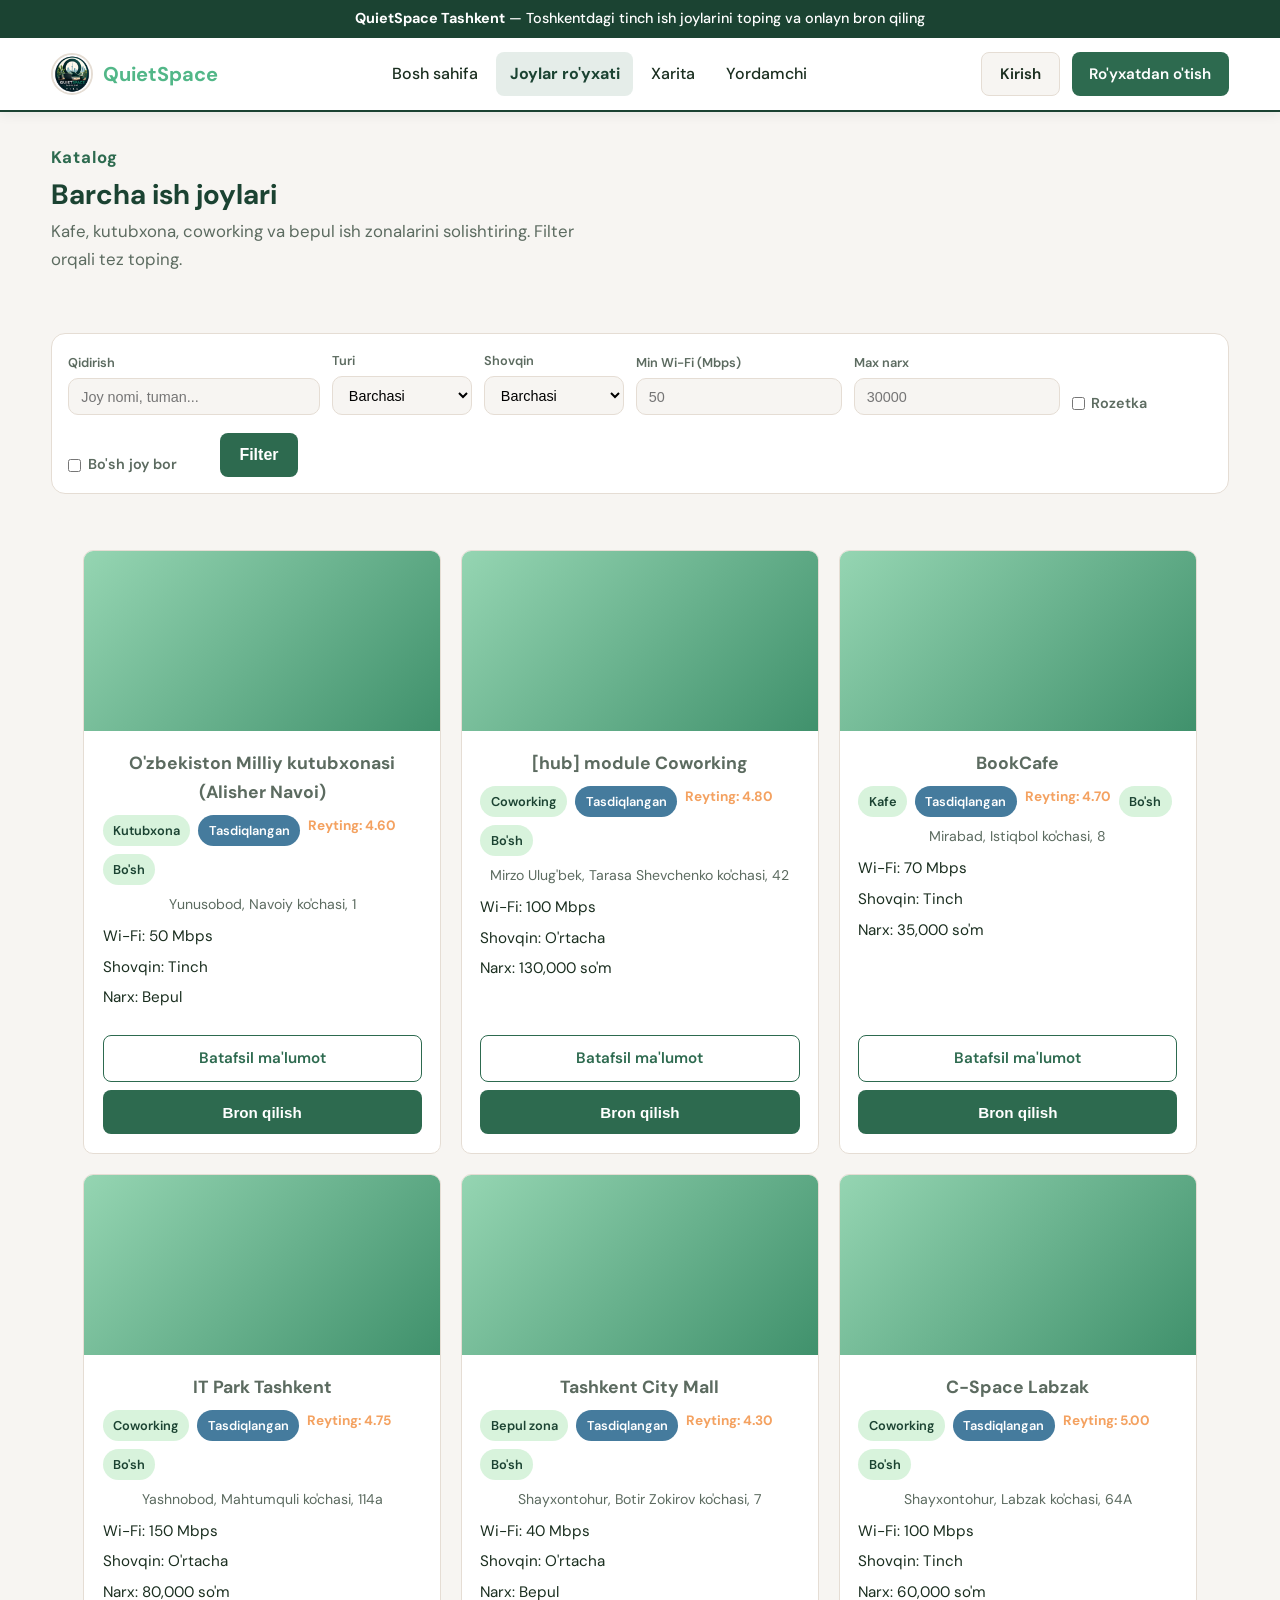
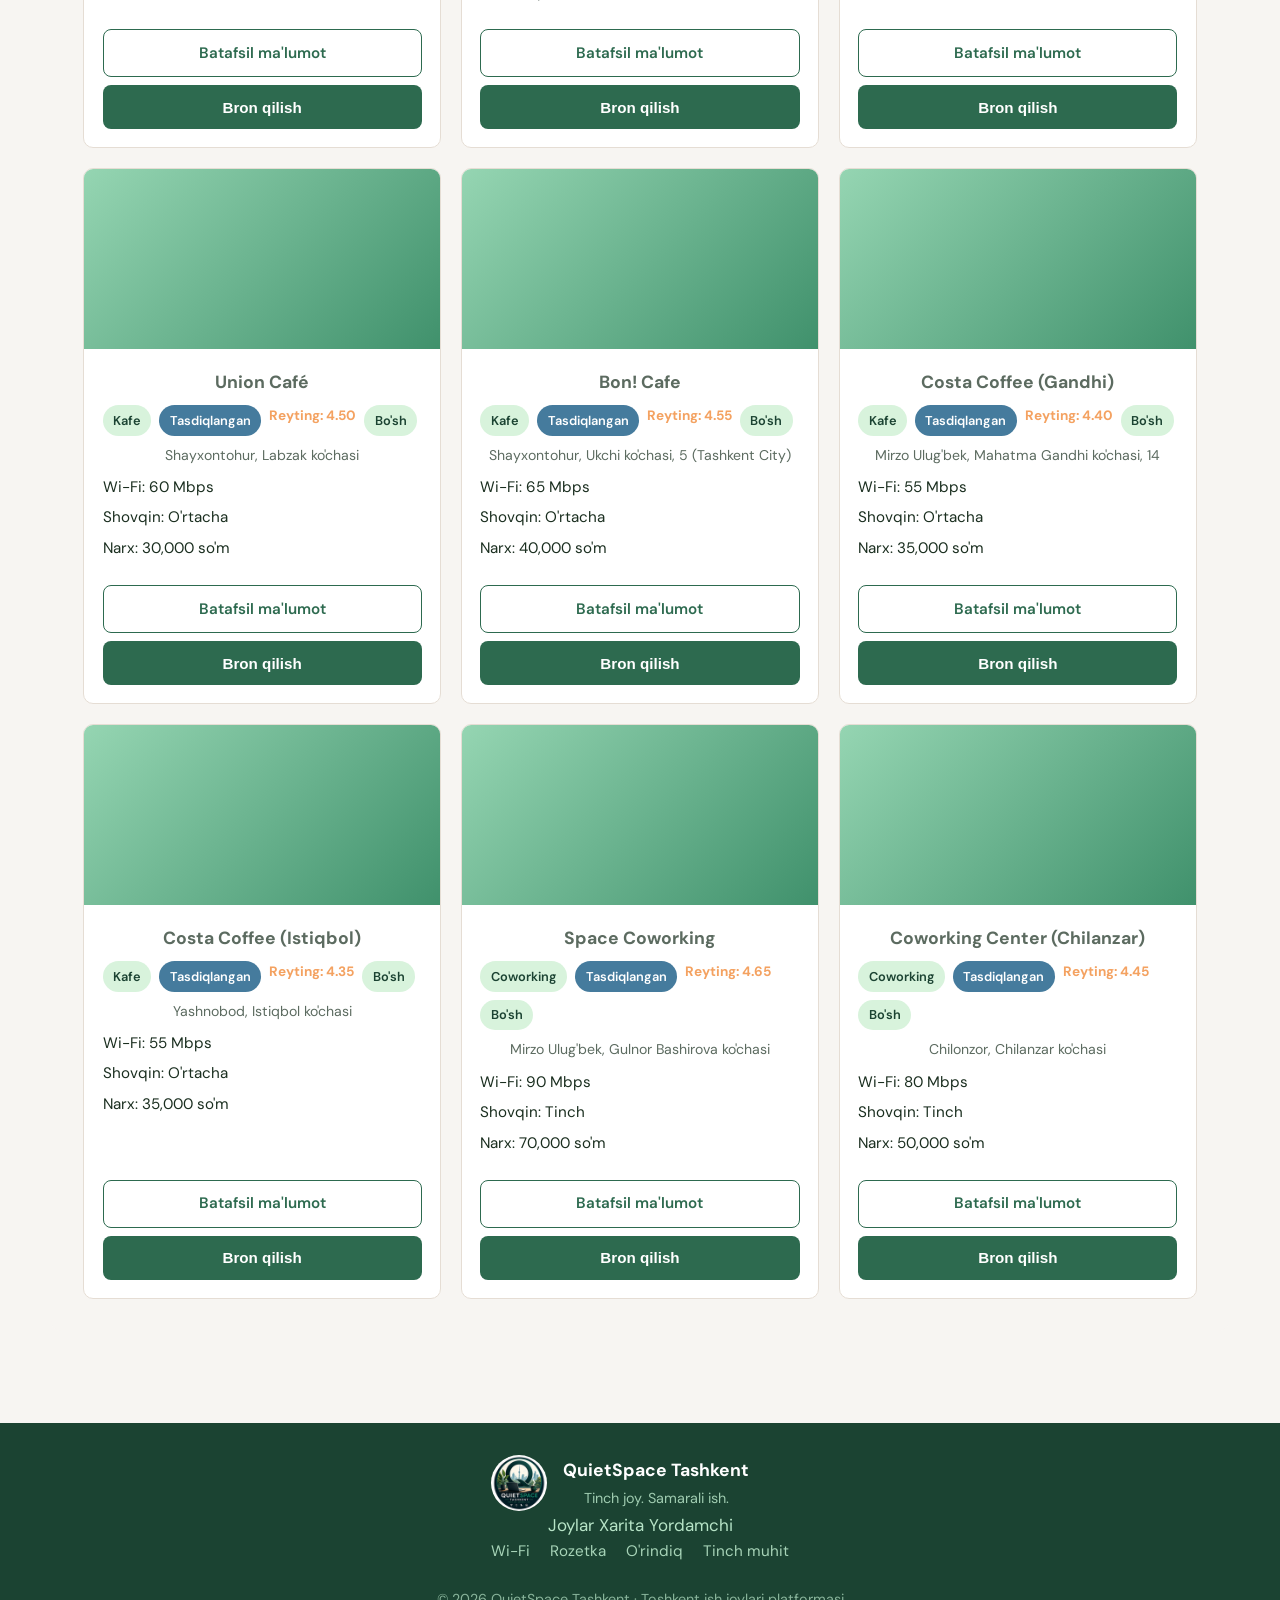
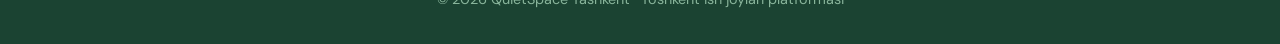
==== frontend/booking.html @ 1c705905 "Initial commit: QuietSpace Tashkent platform with frontend and Django backend. Includes place listin" ====
<!DOCTYPE html>
<html lang="uz">
<head>
  <meta charset="UTF-8">
  <meta name="viewport" content="width=device-width, initial-scale=1.0">
  <meta name="theme-color" content="#2d6a4f">
  <link rel="icon" href="assets/favicon-32.png" sizes="32x32" type="image/png">
  <link rel="apple-touch-icon" href="assets/logo-icon.png">
  <title>Bron qilish — QuietSpace Tashkent</title>
  <link rel="stylesheet" href="css/style.css">
  <link rel="stylesheet" href="css/animations.css">
  <link rel="stylesheet" href="css/nav-animations.css">
  <link rel="stylesheet" href="css/polish.css">
</head>
<body data-page="">
  <div id="navbar"></div>

  <div class="container" style="max-width:720px;padding:2rem 0">
    <div id="bookingContent" class="loading">Tayyor ma'lumotlar yuklanmoqda...</div>
  </div>

  <div id="footer"></div>
  <script src="js/places-data.js"></script>
  <script src="js/app.js"></script>
  <script src="js/auth-modal.js"></script>
  <script src="js/layout.js"></script>
  <script src="js/animations.js"></script>
  <script src="js/booking.js"></script>
</body>
</html>
---- frontend/css/style.css ----
@import url("https://fonts.googleapis.com/css2?family=DM+Sans:ital,opsz,wght@0,9..40,400;0,9..40,500;0,9..40,600;0,9..40,700&family=Literata:opsz,wght@7..72,500;7..72,600;7..72,700&display=swap");

:root {
  --bg: #f7f5f2;
  --surface: #ffffff;
  --paper: #faf8f5;
  --text: #1a2e1f;
  --muted: #5c6b60;
  --primary: #2d6a4f;
  --primary-dark: #1b4332;
  --accent: #52b788;
  --wood: #6b4423;
  --wood-dark: #3d2914;
  --wood-light: #a67c52;
  --border: #e5ddd4;
  --warning: #f4a261;
  --danger: #e76f51;
  --shadow: 0 8px 30px rgba(44, 24, 16, 0.07);
  --shadow-lg: 0 20px 50px rgba(44, 24, 16, 0.1);
  --radius: 14px;
  --radius-sm: 10px;
  --font-sans: "DM Sans", system-ui, -apple-system, sans-serif;
  --font-serif: "Literata", Georgia, "Times New Roman", serif;
}

* { box-sizing: border-box; margin: 0; padding: 0; }

body {
  font-family: var(--font-sans);
  background: var(--bg);
  color: var(--text);
  line-height: 1.6;
  min-height: 100vh;
  -webkit-font-smoothing: antialiased;
}

.logo-city {
  font-size: 0.55em;
  font-weight: 500;
  color: var(--muted);
  letter-spacing: 0.04em;
  margin-left: 0.15em;
}

a { color: inherit; text-decoration: none; }

img { max-width: 100%; display: block; }

.container {
  width: min(1200px, 92%);
  margin: 0 auto;
}

/* Navbar — glass effect in nav-animations.css */
.navbar {
  border-bottom: 1px solid var(--border);
  position: relative;
  z-index: 2;
}

.nav-inner {
  display: flex;
  align-items: center;
  justify-content: space-between;
  padding: 1rem 0;
  gap: 1rem;
}

.logo {
  font-size: 1.35rem;
  font-weight: 700;
  color: var(--primary-dark);
  display: flex;
  align-items: center;
  gap: 0.6rem;
}

.logo-img {
  width: 44px;
  height: 44px;
  object-fit: cover;
  border-radius: 50%;
  background: var(--primary-dark);
  box-shadow: 0 2px 8px rgba(27, 67, 50, 0.15);
}

.logo-text span { color: var(--accent); }

.nav-user {
  color: var(--muted);
  font-size: 0.9rem;
  font-weight: 500;
}

.hero-logo {
  width: 120px;
  height: 120px;
  object-fit: contain;
  margin-bottom: 1rem;
  filter: drop-shadow(0 8px 20px rgba(27, 67, 50, 0.2));
}

.hero h1 {
  font-size: clamp(1.8rem, 3.5vw, 2.6rem);
}

.footer-inner {
  display: flex;
  flex-direction: column;
  align-items: center;
  gap: 1rem;
  text-align: center;
}

.footer-brand {
  display: flex;
  align-items: center;
  gap: 1rem;
}

.footer-logo {
  width: 56px;
  height: 56px;
  border-radius: 50%;
  object-fit: cover;
  background: rgba(255, 255, 255, 0.1);
}

.footer-brand strong {
  display: block;
  color: #fff;
  font-size: 1.1rem;
}

.footer-brand p {
  font-size: 0.85rem;
  opacity: 0.85;
  margin-top: 0.15rem;
}

.footer-features {
  display: flex;
  gap: 1.25rem;
  flex-wrap: wrap;
  justify-content: center;
  font-size: 0.88rem;
  opacity: 0.9;
}

.footer-copy {
  font-size: 0.82rem;
  opacity: 0.7;
  margin-top: 0.5rem;
}

.ai-panel-header {
  display: flex;
  align-items: center;
  gap: 1rem;
}

.ai-logo {
  width: 52px;
  height: 52px;
  border-radius: 50%;
  object-fit: contain;
}

.ai-thinking {
  opacity: 0.7;
  animation: pulse 1.5s infinite;
}

.auth-logo {
  width: 100px;
  height: 100px;
  object-fit: contain;
  margin: 0 auto 1rem;
  display: block;
  filter: drop-shadow(0 4px 12px rgba(27, 67, 50, 0.15));
}

.logo span { color: var(--accent); }

.nav-links {
  display: flex;
  align-items: center;
  gap: 1.25rem;
  flex-wrap: wrap;
}

.nav-links a {
  color: var(--muted);
  font-weight: 500;
  transition: color 0.2s;
  display: inline-flex;
  align-items: center;
  gap: 0.35rem;
}

.nav-link-icon {
  font-size: 0.95em;
  line-height: 1;
  opacity: 0.85;
}

.nav-links a:hover,
.nav-links a.active { color: var(--primary); }

.nav-actions { display: flex; gap: 0.75rem; align-items: center; }

/* Buttons */
.btn {
  display: inline-flex;
  align-items: center;
  justify-content: center;
  gap: 0.4rem;
  padding: 0.65rem 1.2rem;
  border-radius: 999px;
  border: none;
  cursor: pointer;
  font-weight: 600;
  font-size: 0.95rem;
  transition: transform 0.15s, box-shadow 0.15s, background 0.15s;
}

.btn:hover { transform: translateY(-1px); }

.btn-primary {
  background: var(--primary);
  color: #fff;
  box-shadow: 0 4px 14px rgba(45, 106, 79, 0.25);
}

.btn-primary:hover { background: var(--primary-dark); }

.btn-outline {
  background: transparent;
  border: 1.5px solid var(--primary);
  color: var(--primary);
}

.btn-ghost {
  background: var(--bg);
  color: var(--text);
  border: 1px solid var(--border);
}

.btn-sm { padding: 0.45rem 0.9rem; font-size: 0.85rem; }

/* Hero */
.hero {
  padding: 4rem 0 3rem;
  background: linear-gradient(135deg, #ebe4dc 0%, var(--bg) 50%, #e8f0eb 100%);
}

.hero h1 {
  font-size: clamp(2rem, 4vw, 3rem);
  line-height: 1.15;
  margin-bottom: 1rem;
  color: var(--primary-dark);
}

.hero p {
  color: var(--muted);
  font-size: 1.1rem;
  margin-bottom: 1.5rem;
}

.hero-grid {
  display: grid;
  grid-template-columns: 1.2fr 0.8fr;
  gap: 2.5rem;
  align-items: center;
}

.search-box {
  display: flex;
  gap: 0.75rem;
  background: var(--surface);
  padding: 0.5rem;
  border-radius: var(--radius);
  box-shadow: var(--shadow);
  border: 1px solid var(--border);
}

.search-box input,
.search-box select,
.form-input {
  flex: 1;
  border: none;
  outline: none;
  padding: 0.85rem 1rem;
  font-size: 1rem;
  background: transparent;
}

.search-box input { min-width: 0; }

.hero-card {
  background: var(--surface);
  border-radius: var(--radius);
  padding: 1.5rem;
  box-shadow: var(--shadow);
  border: 1px solid var(--border);
}

.hero-card h3 { margin-bottom: 0.75rem; }

.stat-row {
  display: grid;
  grid-template-columns: repeat(3, 1fr);
  gap: 1rem;
  margin-top: 1rem;
}

.stat {
  text-align: center;
  padding: 0.75rem;
  background: var(--bg);
  border-radius: 10px;
}

.stat strong { display: block; font-size: 1.4rem; color: var(--primary); }

/* Sections */
section { padding: 2.5rem 0; }

.section-header {
  display: flex;
  justify-content: space-between;
  align-items: center;
  margin-bottom: 1.5rem;
  gap: 1rem;
  flex-wrap: wrap;
}

.section-header h2 { font-size: 1.6rem; color: var(--primary-dark); }

/* Cards grid */
.cards-grid {
  display: grid;
  grid-template-columns: repeat(auto-fill, minmax(280px, 1fr));
  gap: 1.25rem;
}

.place-card {
  background: var(--surface);
  border-radius: var(--radius);
  overflow: hidden;
  border: 1px solid var(--border);
  box-shadow: var(--shadow);
  transition: transform 0.2s, box-shadow 0.2s;
  display: flex;
  flex-direction: column;
}

.place-card:hover {
  transform: translateY(-4px);
  box-shadow: 0 12px 40px rgba(27, 67, 50, 0.12);
}

.place-card-image {
  height: 180px;
  overflow: hidden;
  background: linear-gradient(135deg, #95d5b2, #40916c);
  position: relative;
}

.place-card-image img {
  width: 100%;
  height: 100%;
  object-fit: cover;
  transition: transform 0.3s;
}

.place-card:hover .place-card-image img { transform: scale(1.05); }

.place-address { font-size: 0.88rem; color: var(--muted); }

.tag-verified { background: #457b9d !important; color: #fff !important; }
.tag-nearby { background: #2d6a4f !important; color: #fff !important; }

.nearby-status,
.booking-nearby-status {
  color: var(--muted);
  font-size: 0.88rem;
  margin: -0.5rem 0 1rem;
}

.link-btn {
  background: none;
  border: none;
  color: var(--primary);
  font-weight: 600;
  cursor: pointer;
  text-decoration: underline;
  padding: 0;
  font-size: inherit;
}

.booking-form-title {
  font-size: 1.15rem;
  color: var(--primary-dark);
  margin-bottom: 0.25rem;
}

.booking-form-sub {
  color: var(--muted);
  font-size: 0.88rem;
  margin-bottom: 1.25rem;
}

.booking-time-form { display: flex; flex-direction: column; gap: 0.25rem; }

.booking-time-row {
  display: grid;
  grid-template-columns: 1fr 1fr;
  gap: 0.75rem;
}

.duration-chips {
  display: flex;
  flex-wrap: wrap;
  gap: 0.5rem;
  margin: 0.5rem 0 1rem;
}

.duration-chip {
  padding: 0.4rem 0.85rem;
  border-radius: 999px;
  border: 1px solid var(--border);
  background: var(--bg);
  color: var(--text);
  font-size: 0.82rem;
  font-weight: 600;
  cursor: pointer;
  transition: all 0.15s;
}

.duration-chip:hover,
.duration-chip.active {
  background: var(--primary);
  color: #fff;
  border-color: var(--primary);
}

.booking-price-box {
  display: flex;
  justify-content: space-between;
  align-items: center;
  background: var(--bg);
  border: 1px solid var(--border);
  border-radius: 10px;
  padding: 0.85rem 1rem;
  margin: 1rem 0;
}

.booking-price-box span { color: var(--muted); font-size: 0.85rem; }
.booking-price-box strong { color: var(--primary-dark); font-size: 1.05rem; }

.booking-nearby-section {
  margin-top: 2.5rem;
}

.booking-nearby-section h3 {
  font-size: 1.1rem;
  color: var(--primary-dark);
  margin-bottom: 0.25rem;
}

.quick-book-form {
  text-align: left;
  padding: 0 1.25rem 1.25rem;
}

.quick-book-link {
  display: block;
  text-align: center;
  margin: 0 1.25rem 1.25rem;
  font-size: 0.88rem;
  color: var(--primary);
}


.place-card-body { padding: 1rem; flex: 1; display: flex; flex-direction: column; gap: 0.5rem; }

.place-card-body h3 { font-size: 1.1rem; }

.place-meta {
  display: flex;
  flex-wrap: wrap;
  gap: 0.5rem;
  font-size: 0.85rem;
  color: var(--muted);
}

.tag {
  display: inline-block;
  padding: 0.2rem 0.6rem;
  border-radius: 999px;
  background: #d8f3dc;
  color: var(--primary-dark);
  font-size: 0.78rem;
  font-weight: 600;
}

.tag.available { background: #d8f3dc; color: #1b4332; }
.tag.busy { background: #fff3cd; color: #856404; }
.tag.full { background: #f8d7da; color: #721c24; }

.card-actions {
  display: flex;
  gap: 0.5rem;
  margin-top: auto;
  padding-top: 0.75rem;
}

.rating { color: #f4a261; font-weight: 700; }

/* Filters */
.filters-bar {
  background: var(--surface);
  border: 1px solid var(--border);
  border-radius: var(--radius);
  padding: 1rem;
  margin-bottom: 1.5rem;
  display: flex;
  flex-wrap: wrap;
  gap: 0.75rem;
  align-items: end;
}

.filter-group { display: flex; flex-direction: column; gap: 0.3rem; min-width: 140px; }

.filter-group label { font-size: 0.8rem; color: var(--muted); font-weight: 600; }

.filter-group select,
.filter-group input,
.form-input {
  border: 1px solid var(--border);
  border-radius: 10px;
  padding: 0.6rem 0.75rem;
  background: var(--bg);
  font-size: 0.9rem;
}

/* Map */
.map-layout {
  display: grid;
  grid-template-columns: 340px 1fr;
  gap: 1rem;
  height: calc(100vh - 120px);
  min-height: 500px;
}

.map-sidebar {
  background: var(--surface);
  border: 1px solid var(--border);
  border-radius: var(--radius);
  overflow-y: auto;
  padding: 1rem;
}

#map {
  border-radius: var(--radius);
  border: 1px solid var(--border);
  min-height: 400px;
  z-index: 1;
}

.map-place-item {
  padding: 0.75rem;
  border-radius: 10px;
  border: 1px solid var(--border);
  margin-bottom: 0.75rem;
  cursor: pointer;
  transition: background 0.15s;
}

.map-place-item:hover,
.map-place-item.active { background: #d8f3dc; }

/* Place detail */
.detail-grid {
  display: grid;
  grid-template-columns: 1.2fr 0.8fr;
  gap: 1.5rem;
}

.detail-gallery {
  height: 360px;
  border-radius: var(--radius);
  overflow: hidden;
  margin-bottom: 1rem;
  position: relative;
}

.detail-gallery img {
  width: 100%;
  height: 100%;
  object-fit: cover;
}

.detail-gallery-badge {
  position: absolute;
  top: 1rem;
  left: 1rem;
  background: rgba(255,255,255,0.95);
  padding: 0.35rem 0.75rem;
  border-radius: 999px;
  font-size: 0.82rem;
  font-weight: 600;
  color: var(--primary-dark);
}

.info-box {
  background: var(--surface);
  border: 1px solid var(--border);
  border-radius: var(--radius);
  padding: 1.25rem;
  box-shadow: var(--shadow);
}

.info-list { list-style: none; display: grid; gap: 0.6rem; margin: 1rem 0; }

.info-list li {
  display: flex;
  justify-content: space-between;
  padding-bottom: 0.5rem;
  border-bottom: 1px dashed var(--border);
  font-size: 0.95rem;
}

.reviews { margin-top: 0; }

.review-item {
  background: var(--bg);
  border: 1px solid var(--border);
  border-radius: 10px;
  padding: 1rem;
  margin-bottom: 0.75rem;
}

.review-item-head {
  display: flex;
  justify-content: space-between;
  align-items: center;
  margin-bottom: 0.35rem;
}

.review-item small {
  display: block;
  color: var(--muted);
  font-size: 0.8rem;
  margin-bottom: 0.35rem;
}

.review-item p {
  font-size: 0.92rem;
  color: var(--muted);
  margin: 0;
}

.review-empty,
.review-login-hint {
  color: var(--muted);
  font-size: 0.9rem;
}

.review-form { margin-top: 1.25rem; padding-top: 1.25rem; border-top: 1px dashed var(--border); }
.review-form h3 { font-size: 1rem; margin-bottom: 0.75rem; color: var(--primary-dark); }
.review-form-grid { display: grid; grid-template-columns: 1fr 1fr; gap: 0.75rem; }

/* Place detail — full info */
.place-detail-page { padding-bottom: 3rem; }

.place-detail-header {
  padding: 1.5rem 0 1rem;
}

.place-detail-tags {
  display: flex;
  flex-wrap: wrap;
  gap: 0.5rem;
  margin-bottom: 0.75rem;
}

.place-detail-header h1 {
  font-size: clamp(1.5rem, 3vw, 2rem);
  color: var(--primary-dark);
  margin-bottom: 0.35rem;
}

.place-detail-address {
  color: var(--muted);
  font-size: 0.95rem;
}

.detail-main { display: flex; flex-direction: column; gap: 1rem; }

.detail-sidebar {
  display: flex;
  flex-direction: column;
  gap: 1rem;
  position: sticky;
  top: 5.5rem;
  align-self: start;
}

.detail-section h2 {
  font-size: 1.05rem;
  color: var(--primary-dark);
  margin-bottom: 0.75rem;
}

.detail-description {
  color: var(--text);
  line-height: 1.7;
  margin-bottom: 0.75rem;
}

.detail-type-info {
  color: var(--muted);
  font-size: 0.9rem;
  padding: 0.75rem 1rem;
  background: var(--bg);
  border-radius: 10px;
  border-left: 3px solid var(--accent);
}

.detail-stats-grid {
  display: grid;
  grid-template-columns: repeat(4, 1fr);
  gap: 0.75rem;
}

.detail-stat-card {
  background: var(--surface);
  border: 1px solid var(--border);
  border-radius: 12px;
  padding: 1rem 0.75rem;
  text-align: center;
  box-shadow: var(--shadow);
}

.detail-stat-icon {
  font-size: 0.72rem;
  font-weight: 700;
  letter-spacing: 0.04em;
  text-transform: uppercase;
  color: var(--primary);
  display: block;
  margin-bottom: 0.35rem;
}
.detail-stat-card strong { display: block; color: var(--primary-dark); font-size: 0.95rem; }
.detail-stat-card span { display: block; color: var(--muted); font-size: 0.72rem; margin-top: 0.2rem; }

.detail-feature-list {
  list-style: none;
  display: grid;
  gap: 1rem;
}

.detail-feature-list li {
  display: grid;
  grid-template-columns: 90px 1fr;
  gap: 0.75rem;
  padding-bottom: 1rem;
  border-bottom: 1px dashed var(--border);
}

.detail-feature-list li:last-child { border-bottom: none; padding-bottom: 0; }

.detail-feature-list li > span {
  font-weight: 600;
  color: var(--primary);
  font-size: 0.88rem;
}

.detail-feature-list strong { display: block; color: var(--primary-dark); }
.detail-feature-list small { display: block; color: var(--muted); font-size: 0.82rem; margin-top: 0.2rem; }

.amenities-grid {
  display: flex;
  flex-wrap: wrap;
  gap: 0.5rem;
}

.amenity-chip {
  display: inline-flex;
  align-items: center;
  gap: 0.35rem;
  padding: 0.45rem 0.85rem;
  background: var(--bg);
  border: 1px solid var(--border);
  border-radius: 999px;
  font-size: 0.85rem;
  font-weight: 500;
}

.working-hours-list { margin: 0; }

.compact-info-list { margin: 0.75rem 0; }

.detail-booking-card { border: 2px solid var(--accent); }

.detail-booking-actions {
  display: flex;
  flex-direction: column;
  gap: 0.5rem;
  margin-top: 0.5rem;
}

.booking-hint {
  font-size: 0.82rem;
  color: var(--muted);
  text-align: center;
  margin: 0;
}

.place-detail-map {
  height: 220px;
  margin-top: 0.75rem;
  border-radius: 10px;
  border: 1px solid var(--border);
  overflow: hidden;
}

.map-links {
  display: flex;
  flex-wrap: wrap;
  gap: 0.5rem;
  margin-top: 0.75rem;
}

.detail-nearby-section {
  margin-top: 2.5rem;
  padding-top: 2rem;
  border-top: 1px solid var(--border);
}

.detail-nearby-section h2 {
  font-size: 1.15rem;
  color: var(--primary-dark);
  margin-bottom: 0.25rem;
}

.detail-gallery { margin-bottom: 0; }

/* Forms */
.auth-page {
  min-height: calc(100vh - 80px);
  display: grid;
  place-items: center;
  padding: 2rem 0;
}

.auth-card {
  width: min(420px, 92%);
  background: var(--surface);
  border: 1px solid var(--border);
  border-radius: var(--radius);
  padding: 2rem;
  box-shadow: var(--shadow);
}

.auth-card h1 { margin-bottom: 0.5rem; font-size: 1.6rem; }

.auth-card p { color: var(--muted); margin-bottom: 1.5rem; }

.form-group { margin-bottom: 1rem; }

.form-group label {
  display: block;
  margin-bottom: 0.35rem;
  font-size: 0.85rem;
  font-weight: 600;
  color: var(--muted);
}

.form-input { width: 100%; }

.form-error {
  color: var(--danger);
  font-size: 0.85rem;
  margin-top: 0.5rem;
}

/* AI Chat */
.ai-panel {
  background: var(--surface);
  border: 1px solid var(--border);
  border-radius: var(--radius);
  padding: 1.25rem;
  box-shadow: var(--shadow);
}

.ai-messages {
  max-height: 300px;
  overflow-y: auto;
  margin: 1rem 0;
  display: flex;
  flex-direction: column;
  gap: 0.75rem;
}

.ai-msg {
  padding: 0.75rem 1rem;
  border-radius: 12px;
  max-width: 90%;
  font-size: 0.92rem;
}

.ai-msg.user {
  background: var(--primary);
  color: #fff;
  align-self: flex-end;
}

.ai-msg.bot {
  background: var(--bg);
  border: 1px solid var(--border);
  align-self: flex-start;
}

.ai-recommendation {
  border: 1px solid var(--border);
  border-radius: 10px;
  padding: 0.75rem;
  margin-top: 0.5rem;
  background: #fff;
}

/* Footer */
.footer {
  background: var(--primary-dark);
  color: #b7e4c7;
  padding: 2rem 0;
  margin-top: 3rem;
}

.footer p { text-align: center; font-size: 0.9rem; }

/* Utilities */
.empty-state {
  text-align: center;
  padding: 3rem 1rem;
  color: var(--muted);
}

.loading {
  text-align: center;
  padding: 2rem;
  color: var(--muted);
}

.toast {
  position: fixed;
  bottom: 1.5rem;
  right: 1.5rem;
  background: var(--primary-dark);
  color: #fff;
  padding: 0.85rem 1.25rem;
  border-radius: 10px;
  box-shadow: var(--shadow);
  z-index: 999;
  animation: slideIn 0.3s ease;
}

/* Booking */
.booking-layout {
  display: grid;
  grid-template-columns: 1fr 1fr;
  gap: 1.5rem;
  align-items: start;
}

.booking-place-card {
  background: linear-gradient(135deg, #1b4332, #2d6a4f);
  color: #fff;
  border-radius: var(--radius);
  padding: 1.5rem;
  box-shadow: var(--shadow);
}

.booking-place-card h2 { font-size: 1.4rem; margin-bottom: 0.25rem; }
.booking-place-card .sub { opacity: 0.85; font-size: 0.92rem; margin-bottom: 1rem; }

.booking-stats {
  display: grid;
  grid-template-columns: repeat(2, 1fr);
  gap: 0.75rem;
  margin-top: 1rem;
}

.booking-stat {
  background: rgba(255,255,255,0.12);
  border-radius: 10px;
  padding: 0.75rem;
  font-size: 0.88rem;
}

.booking-stat strong { display: block; font-size: 1.1rem; margin-top: 0.15rem; }

.booking-summary {
  background: #d8f3dc;
  border: 1px solid #95d5b2;
  border-radius: var(--radius);
  padding: 1rem 1.25rem;
  margin-top: 1rem;
}

.booking-summary h3 { font-size: 1rem; color: var(--primary-dark); margin-bottom: 0.75rem; }
.booking-summary-row {
  display: flex;
  justify-content: space-between;
  padding: 0.35rem 0;
  font-size: 0.92rem;
}

.booking-summary-row.total {
  border-top: 2px solid #95d5b2;
  margin-top: 0.5rem;
  padding-top: 0.75rem;
  font-weight: 700;
  font-size: 1.05rem;
  color: var(--primary-dark);
}

.quick-picks {
  display: flex;
  flex-wrap: wrap;
  gap: 0.5rem;
  margin-top: 0.4rem;
}

.chip {
  padding: 0.45rem 0.85rem;
  border-radius: 999px;
  border: 1.5px solid var(--border);
  background: var(--bg);
  cursor: pointer;
  font-size: 0.85rem;
  font-weight: 600;
  transition: all 0.15s;
}

.chip:hover { border-color: var(--accent); background: #d8f3dc; }
.chip.active { background: var(--primary); color: #fff; border-color: var(--primary); }
.chip:disabled { opacity: 0.4; cursor: not-allowed; }

.seat-grid {
  display: flex;
  flex-wrap: wrap;
  gap: 0.5rem;
  margin-top: 0.4rem;
}

.seat-chip {
  width: 44px;
  height: 44px;
  border-radius: 10px;
  border: 1.5px solid var(--border);
  background: var(--bg);
  display: grid;
  place-items: center;
  cursor: pointer;
  font-weight: 700;
  font-size: 0.9rem;
  transition: all 0.15s;
}

.seat-chip:hover { border-color: var(--accent); background: #d8f3dc; }
.seat-chip.active { background: var(--primary); color: #fff; border-color: var(--primary); }

.booking-step-label {
  font-size: 0.8rem;
  font-weight: 700;
  color: var(--primary);
  text-transform: uppercase;
  letter-spacing: 0.04em;
  margin-bottom: 0.5rem;
  margin-top: 1rem;
}

.booking-step-label:first-child { margin-top: 0; }

.booking-ready-badge {
  display: inline-flex;
  align-items: center;
  gap: 0.35rem;
  background: #d8f3dc;
  color: var(--primary-dark);
  padding: 0.35rem 0.75rem;
  border-radius: 999px;
  font-size: 0.82rem;
  font-weight: 600;
  margin-bottom: 1rem;
}

/* Modals */
.modal-overlay {
  position: fixed;
  inset: 0;
  background: rgba(26, 46, 31, 0.6);
  backdrop-filter: blur(4px);
  z-index: 1000;
  display: grid;
  place-items: center;
  padding: 1rem;
  opacity: 0;
  visibility: hidden;
  transition: opacity 0.25s, visibility 0.25s;
}

.modal-overlay.open { opacity: 1; visibility: visible; }

.modal-card {
  background: var(--surface);
  border-radius: var(--radius);
  padding: 2rem;
  width: min(440px, 100%);
  max-height: 90vh;
  overflow-y: auto;
  box-shadow: 0 20px 60px rgba(0,0,0,0.2);
  position: relative;
  transform: translateY(20px);
  transition: transform 0.25s;
}

.modal-overlay.open .modal-card { transform: translateY(0); }

.modal-close {
  position: absolute;
  top: 1rem;
  right: 1rem;
  background: var(--bg);
  border: none;
  width: 36px;
  height: 36px;
  border-radius: 50%;
  font-size: 1.4rem;
  cursor: pointer;
  color: var(--muted);
  line-height: 1;
}

.auth-modal-header { text-align: center; margin-bottom: 1.25rem; }
.auth-modal-icon {
  display: inline-flex;
  align-items: center;
  justify-content: center;
  width: 3rem;
  height: 3rem;
  margin: 0 auto 0.75rem;
  border-radius: 12px;
  background: var(--primary);
  color: #fff;
  font-size: 1rem;
  font-weight: 700;
  letter-spacing: 0.05em;
}
.auth-modal-header h2 { font-size: 1.35rem; color: var(--primary-dark); }
.auth-modal-header p { color: var(--muted); font-size: 0.9rem; margin-top: 0.35rem; }

.auth-tabs {
  display: flex;
  gap: 0.5rem;
  margin-bottom: 1.25rem;
  background: var(--bg);
  padding: 0.35rem;
  border-radius: 999px;
}

.auth-tab {
  flex: 1;
  padding: 0.55rem;
  border: none;
  background: transparent;
  border-radius: 999px;
  font-weight: 600;
  cursor: pointer;
  color: var(--muted);
  transition: all 0.15s;
}

.auth-tab.active { background: var(--surface); color: var(--primary); box-shadow: var(--shadow); }

.auth-tab-panel { display: none; }
.auth-tab-panel.active { display: block; }

/* Quick book modal */
.quick-book-modal { text-align: center; padding: 0; overflow: hidden; }
.quick-book-modal .modal-close { z-index: 2; background: rgba(255,255,255,0.9); }
.quick-book-hero {
  height: 160px;
  background-size: cover;
  background-position: center;
}
.quick-book-modal h2 { padding: 1.25rem 1.25rem 0; font-size: 1.2rem; text-align: center; }
.quick-book-sub { color: var(--muted); font-size: 0.88rem; padding: 0 1.25rem 1rem; text-align: center; }

/* Easy booking page */
.easy-booking {
  background: var(--surface);
  border-radius: var(--radius);
  overflow: hidden;
  box-shadow: var(--shadow);
  border: 1px solid var(--border);
}

.easy-booking-hero {
  height: 220px;
  background-size: cover;
  background-position: center;
  position: relative;
}

.easy-booking-hero-overlay {
  position: absolute;
  inset: 0;
  background: linear-gradient(transparent 20%, rgba(27,67,50,0.85));
  display: flex;
  flex-direction: column;
  justify-content: flex-end;
  padding: 1.5rem;
  color: #fff;
}

.easy-booking-hero-overlay h2 { font-size: 1.35rem; margin-top: 0.5rem; }
.easy-booking-hero-overlay p { opacity: 0.9; font-size: 0.88rem; }

.easy-booking-body { padding: 1.5rem; }

.easy-booking-grid {
  display: grid;
  grid-template-columns: 1fr 1fr;
  gap: 0.75rem;
  margin-bottom: 1rem;
}

.easy-booking-item {
  background: var(--bg);
  padding: 0.85rem;
  border-radius: 10px;
  font-size: 0.85rem;
}

.easy-booking-item span { display: block; color: var(--muted); font-size: 0.75rem; margin-bottom: 0.2rem; }
.easy-booking-item strong { color: var(--primary-dark); }

.easy-booking-hint {
  text-align: center;
  color: var(--muted);
  font-size: 0.9rem;
  margin-bottom: 1rem;
}

.btn-lg { padding: 1rem 1.5rem; font-size: 1.05rem; }

.btn-pulse {
  animation: pulse 2s infinite;
  width: 100%;
}

@keyframes pulse {
  0%, 100% { box-shadow: 0 4px 14px rgba(45, 106, 79, 0.25); }
  50% { box-shadow: 0 4px 24px rgba(45, 106, 79, 0.5); }
}

.easy-booking-advanced {
  margin-top: 1.25rem;
  padding-top: 1rem;
  border-top: 1px dashed var(--border);
}

.easy-booking-advanced summary {
  cursor: pointer;
  color: var(--primary);
  font-weight: 600;
  font-size: 0.88rem;
}

@keyframes slideIn {
  from { transform: translateY(20px); opacity: 0; }
  to { transform: translateY(0); opacity: 1; }
}

.page-title {
  padding: 2rem 0 1rem;
}

.custom-marker { background: transparent !important; border: none !important; }

.mobile-toggle {
  display: none;
  background: none;
  border: none;
  font-size: 1.5rem;
  cursor: pointer;
  color: var(--primary);
}

@media (max-width: 900px) {
  .logo-text { display: none; }
  .logo-img { width: 40px; height: 40px; }

  .detail-stats-grid { grid-template-columns: 1fr 1fr; }

  .detail-sidebar { position: static; }

  .detail-feature-list li { grid-template-columns: 1fr; }

  .review-form-grid { grid-template-columns: 1fr; }

  .booking-time-row { grid-template-columns: 1fr; }

  .hero-grid,
  .detail-grid,
  .map-layout,
  .booking-layout { grid-template-columns: 1fr; }

  .map-layout { height: auto; }

  #map { min-height: 350px; }

  .mobile-toggle { display: inline-flex; }

  .nav-links {
    display: none;
    position: absolute;
    top: 100%;
    left: 0;
    right: 0;
    background: var(--surface);
    flex-direction: column;
    padding: 1rem;
    border-bottom: 1px solid var(--border);
    box-shadow: var(--shadow);
  }

  .nav-links.open { display: flex; }
}
---- frontend/css/animations.css ----
/* ===== ANIMATSIYALAR — minimal, professional ===== */

body {
  opacity: 1;
}

@keyframes fadeUp {
  from { opacity: 0.6; transform: translateY(8px); }
  to { opacity: 1; transform: translateY(0); }
}

.fade-up {
  animation: fadeUp 0.35s ease forwards;
}

@keyframes scaleIn {
  from { opacity: 0.85; }
  to { opacity: 1; }
}

.scale-in {
  animation: scaleIn 0.25s ease forwards;
}

.scroll-reveal {
  opacity: 1;
  transform: none;
}

.scroll-reveal.revealed {
  opacity: 1;
}

/* Navbar */
.navbar {
  transition: box-shadow 0.2s;
}

/* Buttons — faqat focus */
.btn:active {
  transform: none !important;
}

.btn-loading { pointer-events: none; opacity: 0.85; }

.spinner {
  display: inline-block;
  width: 16px;
  height: 16px;
  border: 2px solid rgba(255,255,255,0.4);
  border-top-color: #fff;
  border-radius: 50%;
  animation: spin 0.7s linear infinite;
  vertical-align: middle;
  margin-right: 6px;
}

@keyframes spin { to { transform: rotate(360deg); } }

@keyframes shake {
  0%, 100% { transform: translateX(0); }
  25% { transform: translateX(-4px); }
  75% { transform: translateX(4px); }
}

.shake { animation: shake 0.35s ease; }

@keyframes successPop {
  0%, 100% { transform: scale(1); }
  50% { transform: scale(1.02); }
}

.success-pop { animation: successPop 0.35s ease; }

.place-card {
  transition: border-color 0.2s, box-shadow 0.2s;
}

.place-card-image img {
  transition: none;
}

.modal-overlay {
  transition: opacity 0.2s ease, visibility 0.2s;
}

.modal-card {
  transition: transform 0.25s ease, opacity 0.2s;
}

.modal-overlay:not(.open) .modal-card {
  transform: translateY(12px);
  opacity: 0;
}

.modal-overlay.open .modal-card {
  transform: translateY(0);
  opacity: 1;
}

.toast {
  animation: toastIn 0.3s ease;
}

@keyframes toastIn {
  from { transform: translateY(12px); opacity: 0; }
  to { transform: translateY(0); opacity: 1; }
}

.loading {
  background: var(--bg);
  animation: none;
  border-radius: var(--radius-sm);
  color: var(--muted);
}

.form-input:focus {
  outline: none;
  border-color: var(--primary);
  box-shadow: 0 0 0 3px rgba(45, 106, 79, 0.15);
}

.btn-pulse {
  animation: none;
}

@media (prefers-reduced-motion: reduce) {
  *, *::before, *::after {
    animation: none !important;
    transition: none !important;
  }
}
---- frontend/css/nav-animations.css ----
/* ===== PROFESSIONAL HEADER — sodda va tushunarli ===== */

.nav-header-wrap {
  position: sticky;
  top: 0;
  z-index: 200;
  background: var(--surface);
  border-bottom: 2px solid var(--primary-dark);
  box-shadow: 0 2px 12px rgba(27, 67, 50, 0.08);
}

.nav-header-wrap.nav-compact {
  box-shadow: 0 4px 16px rgba(27, 67, 50, 0.1);
}

/* Kutubxona eslatmasi — juda sokin, bolalar emas */
.bookshelf-bg {
  display: none;
}

.nav-top-strip {
  background: var(--primary-dark);
  color: #fff;
  font-size: 0.9rem;
  text-align: center;
  padding: 0.45rem 1rem;
  font-weight: 500;
}

.nav-top-strip strong {
  font-weight: 700;
}

.navbar {
  position: relative;
  z-index: 2;
  background: var(--surface) !important;
  backdrop-filter: none;
  -webkit-backdrop-filter: none;
  border-bottom: none !important;
  box-shadow: none !important;
}

.navbar-scrolled {
  background: var(--surface) !important;
}

.nav-inner {
  padding: 0.85rem 0;
}

.logo {
  font-size: 1.25rem;
  font-weight: 700;
}

.logo-text {
  font-family: var(--font-sans);
  letter-spacing: 0;
}

.logo-img {
  width: 42px;
  height: 42px;
  border: 2px solid var(--border);
  box-shadow: none;
}

.logo:hover .logo-img {
  transform: none;
  box-shadow: none;
}

.logo-city {
  font-size: 0.75rem;
  font-weight: 600;
  color: var(--muted);
}

/* Menyu — katta, aniq matn */
.nav-links {
  gap: 0.25rem;
}

.nav-links a {
  padding: 0.55rem 0.85rem;
  font-size: 1rem;
  font-weight: 500;
  color: var(--text);
  border-radius: 8px;
  transition: background 0.15s, color 0.15s;
}

.nav-links a::after {
  display: none;
}

.nav-links a:hover {
  background: var(--bg);
  color: var(--primary-dark);
  transform: none;
}

.nav-links a.active {
  background: rgba(45, 106, 79, 0.12);
  color: var(--primary-dark);
  font-weight: 700;
}

.nav-link-icon {
  display: none;
}

.nav-user {
  font-size: 0.95rem;
  color: var(--text);
  font-weight: 600;
}

.nav-actions .btn {
  min-height: 44px;
  font-size: 0.95rem;
  padding: 0.55rem 1.1rem;
}

.mobile-toggle {
  display: none;
  align-items: center;
  gap: 0.45rem;
  padding: 0.45rem 0.65rem;
  min-width: 44px;
  min-height: 44px;
  border: 1px solid var(--border);
  border-radius: 8px;
  background: var(--surface);
  color: var(--text);
  font-size: 0.9rem;
  font-weight: 600;
  cursor: pointer;
}

.mobile-toggle-bars {
  display: block;
  width: 18px;
  height: 2px;
  background: currentColor;
  box-shadow: 0 -6px 0 currentColor, 0 6px 0 currentColor;
}

.mobile-toggle-label {
  font-size: 0.9rem;
}

@media (max-width: 900px) {
  .nav-links {
    background: var(--surface) !important;
    border: 1px solid var(--border);
    border-radius: 0 0 10px 10px;
    padding: 0.5rem;
  }

  .nav-links a {
    padding: 0.75rem 1rem;
    font-size: 1.05rem;
    border-bottom: 1px solid var(--border);
    border-radius: 0;
  }

  .nav-links a:last-child {
    border-bottom: none;
  }
}
---- frontend/css/polish.css ----
/* ===== PROFESSIONAL UI — katta yoshdagilar uchun ham tushunarli ===== */

body {
  font-size: 17px;
  line-height: 1.65;
  background: var(--bg);
}

/* Sodda hero */
.hero {
  padding: 2.5rem 0 3rem;
  background: var(--surface) !important;
  border-bottom: 1px solid var(--border);
}

.hero::before {
  display: none;
}

.hero-logo {
  width: 88px;
  height: 88px;
  animation: none;
  filter: none;
  margin-bottom: 1.25rem;
}

.hero-badge {
  background: rgba(45, 106, 79, 0.08);
  border: 1px solid rgba(45, 106, 79, 0.2);
  font-size: 0.95rem;
  font-weight: 600;
  color: var(--primary-dark);
  padding: 0.45rem 1rem;
}

.hero-badge-dot {
  display: none;
}

.hero h1 {
  font-family: var(--font-sans);
  font-weight: 700;
  font-size: clamp(1.75rem, 4vw, 2.35rem);
  line-height: 1.25;
  color: var(--primary-dark);
}

.hero-lead {
  font-size: 1.1rem;
  line-height: 1.7;
  color: var(--text);
  max-width: 540px;
}

.hero-steps {
  display: flex;
  flex-direction: column;
  gap: 0.65rem;
  margin-top: 1.5rem;
  padding: 1.15rem 1.25rem;
  background: var(--bg);
  border: 1px solid var(--border);
  border-radius: var(--radius-sm);
}

.hero-step {
  display: flex;
  align-items: flex-start;
  gap: 0.75rem;
  font-size: 1rem;
  color: var(--text);
}

.hero-step-num {
  flex-shrink: 0;
  width: 28px;
  height: 28px;
  background: var(--primary);
  color: #fff;
  border-radius: 50%;
  display: grid;
  place-items: center;
  font-weight: 700;
  font-size: 0.9rem;
}

.hero-features {
  display: none;
}

.search-box {
  margin-top: 1.25rem;
  padding: 0.35rem;
  border: 2px solid var(--border);
  border-radius: var(--radius-sm);
  box-shadow: none;
}

.search-box input {
  font-size: 1.05rem;
  padding: 0.9rem 1rem;
}

.search-box .btn {
  min-height: 48px;
  font-size: 1rem;
  padding: 0.75rem 1.5rem;
}

.search-box:focus-within {
  border-color: var(--primary);
  transform: none;
  box-shadow: 0 0 0 3px rgba(45, 106, 79, 0.15);
}

.hero-card {
  border: 1px solid var(--border);
  box-shadow: none;
  border-radius: var(--radius-sm);
}

.hero-card::before {
  display: none;
}

.hero-card h3 {
  font-family: var(--font-sans);
  font-size: 1.15rem;
  font-weight: 700;
}

.hero-card:hover {
  transform: none;
  box-shadow: none;
}

.stat {
  border: 1px solid var(--border);
  padding: 1rem 0.5rem;
}

.stat strong {
  font-family: var(--font-sans);
  font-size: 1.6rem;
}

.stat:hover {
  transform: none;
}

/* Bo'limlar — aniq sarlavha */
section {
  padding: 2.75rem 0;
}

section:nth-child(even) {
  background: var(--surface);
  border-top: 1px solid var(--border);
  border-bottom: 1px solid var(--border);
}

.section-label {
  font-size: 0.85rem;
  letter-spacing: 0.06em;
  color: var(--primary);
  font-weight: 700;
}

.section-header h2 {
  font-family: var(--font-sans);
  font-size: 1.5rem;
  font-weight: 700;
}

.section-header h2::after {
  display: none;
}

.section-desc {
  color: var(--muted);
  font-size: 1rem;
  margin-top: 0.35rem;
  max-width: 560px;
}

/* Kartochkalar */
.place-card {
  border: 1px solid var(--border);
  box-shadow: none;
  border-radius: var(--radius-sm);
}

.place-card:hover {
  transform: none;
  box-shadow: 0 4px 16px rgba(27, 67, 50, 0.1);
  border-color: var(--primary);
}

.place-card-image::after {
  display: none;
}

.place-card h3 {
  font-family: var(--font-sans);
  font-size: 1.1rem;
}

.card-actions .btn {
  min-height: 42px;
  font-size: 0.95rem;
}

/* Tugmalar — katta bosish maydoni */
.btn {
  min-height: 44px;
  font-size: 1rem;
  border-radius: 8px;
  font-weight: 600;
}

.btn-primary {
  background: var(--primary);
  box-shadow: none;
}

.btn-primary:hover {
  background: var(--primary-dark);
}

.btn::after {
  display: none;
}

.btn:hover {
  transform: none;
}

/* AI panel */
.ai-panel {
  border: 1px solid var(--border);
  box-shadow: none;
  padding: 1.75rem;
}

.ai-panel::before {
  display: none;
}

.ai-panel-header h2 {
  font-family: var(--font-sans);
  font-size: 1.25rem;
}

.form-input {
  font-size: 1.05rem;
  min-height: 48px;
  border: 2px solid var(--border);
  border-radius: 8px;
  padding: 0.75rem 1rem;
}

.form-input:focus {
  border-color: var(--primary);
  box-shadow: 0 0 0 3px rgba(45, 106, 79, 0.15);
}

/* Footer */
.footer {
  background: var(--primary-dark) !important;
}

.footer-shelf {
  display: none;
}

.footer-features span {
  font-size: 0.95rem;
}

/* Sahifa sarlavhalari */
.page-title h1 {
  font-family: var(--font-sans);
  font-size: 1.75rem;
  -webkit-text-fill-color: unset;
  background: none;
  color: var(--primary-dark);
}

.page-title p {
  font-size: 1.05rem;
}

/* Yordam matni */
.help-text {
  font-size: 0.95rem;
  color: var(--muted);
  line-height: 1.6;
}

.tag {
  font-size: 0.8rem;
  padding: 0.3rem 0.65rem;
}

.tag:hover {
  transform: none;
}

.info-box {
  box-shadow: none;
}

.info-box:hover {
  box-shadow: none;
  transform: none;
}

.nearby-status {
  font-size: 1rem;
}

.place-meta-details {
  flex-direction: column;
  align-items: flex-start !important;
  gap: 0.35rem !important;
  font-size: 0.95rem;
}

.place-meta-details span {
  color: var(--text);
}

.card-actions {
  margin-top: auto;
  padding-top: 1rem;
  display: flex;
  flex-direction: column;
  gap: 0.5rem;
}

.card-actions .btn {
  width: 100%;
  min-height: 44px;
}

.place-card-body {
  padding: 1.15rem;
}
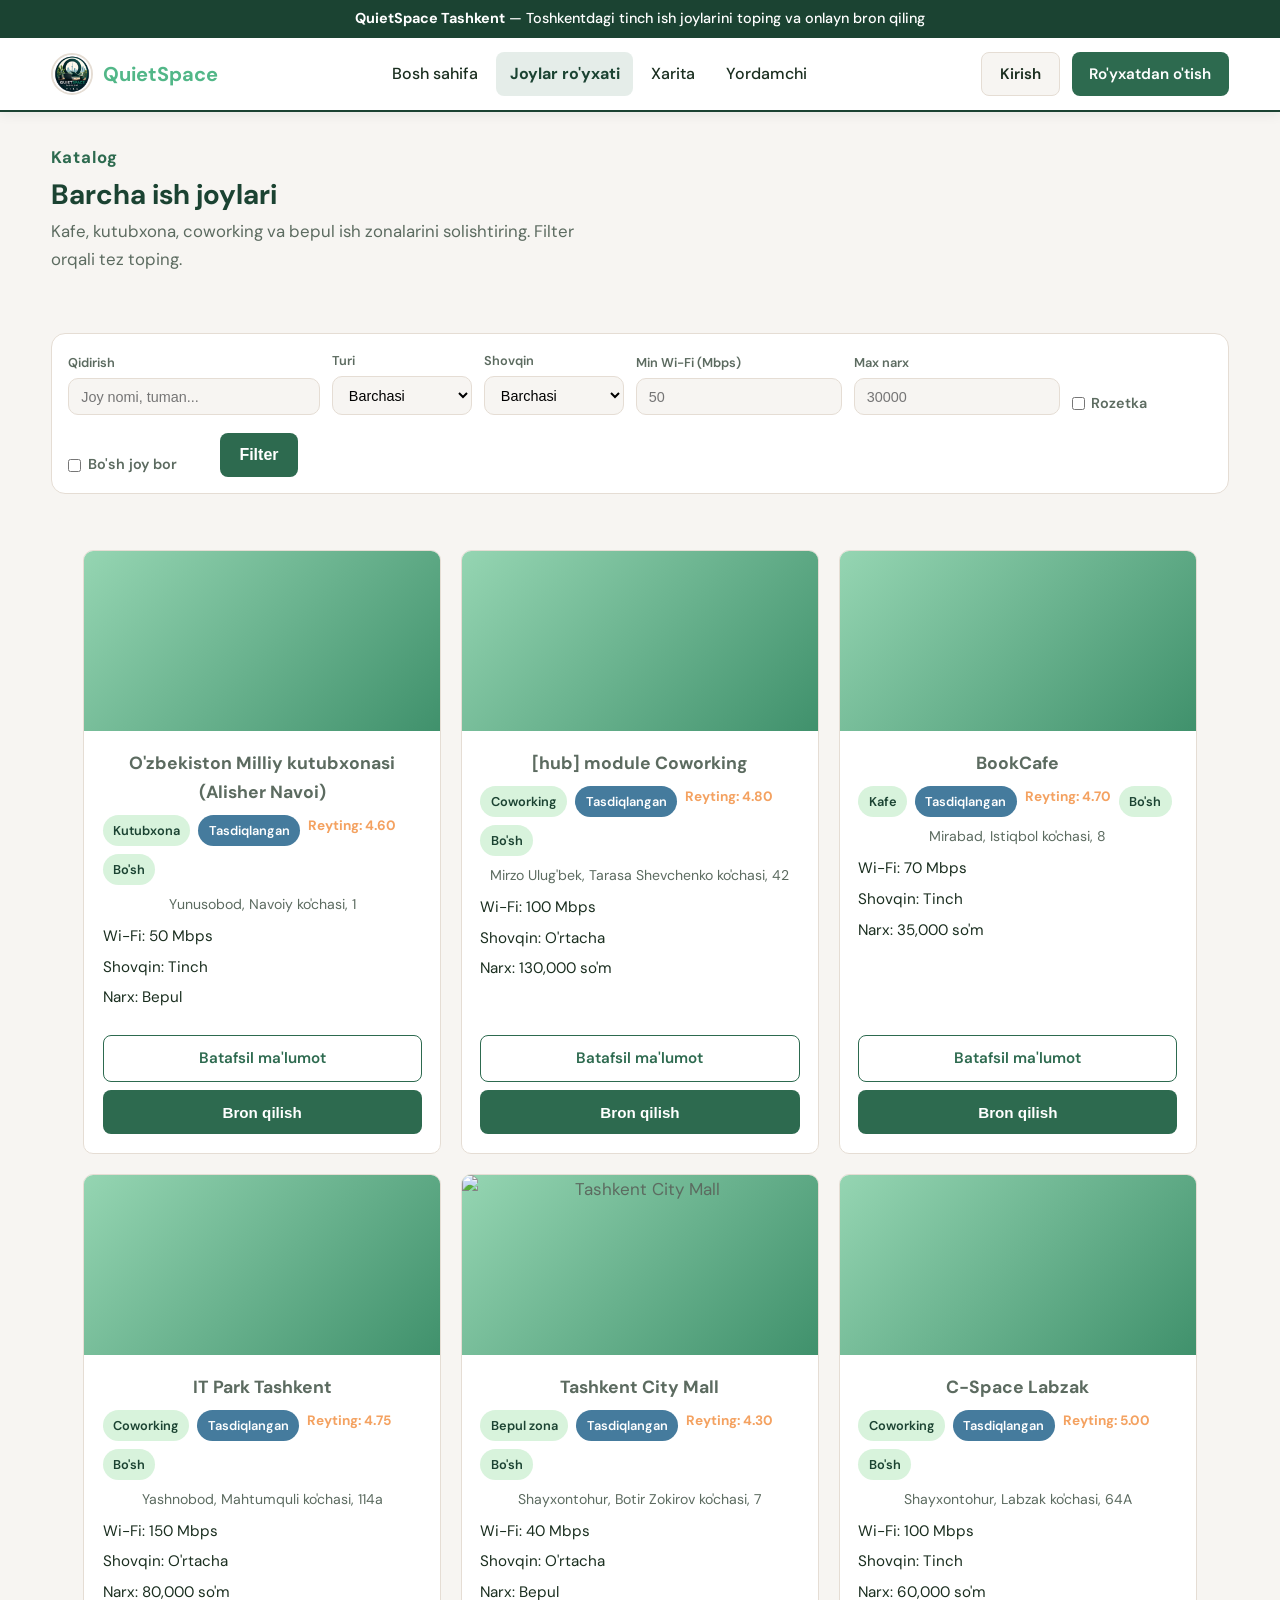
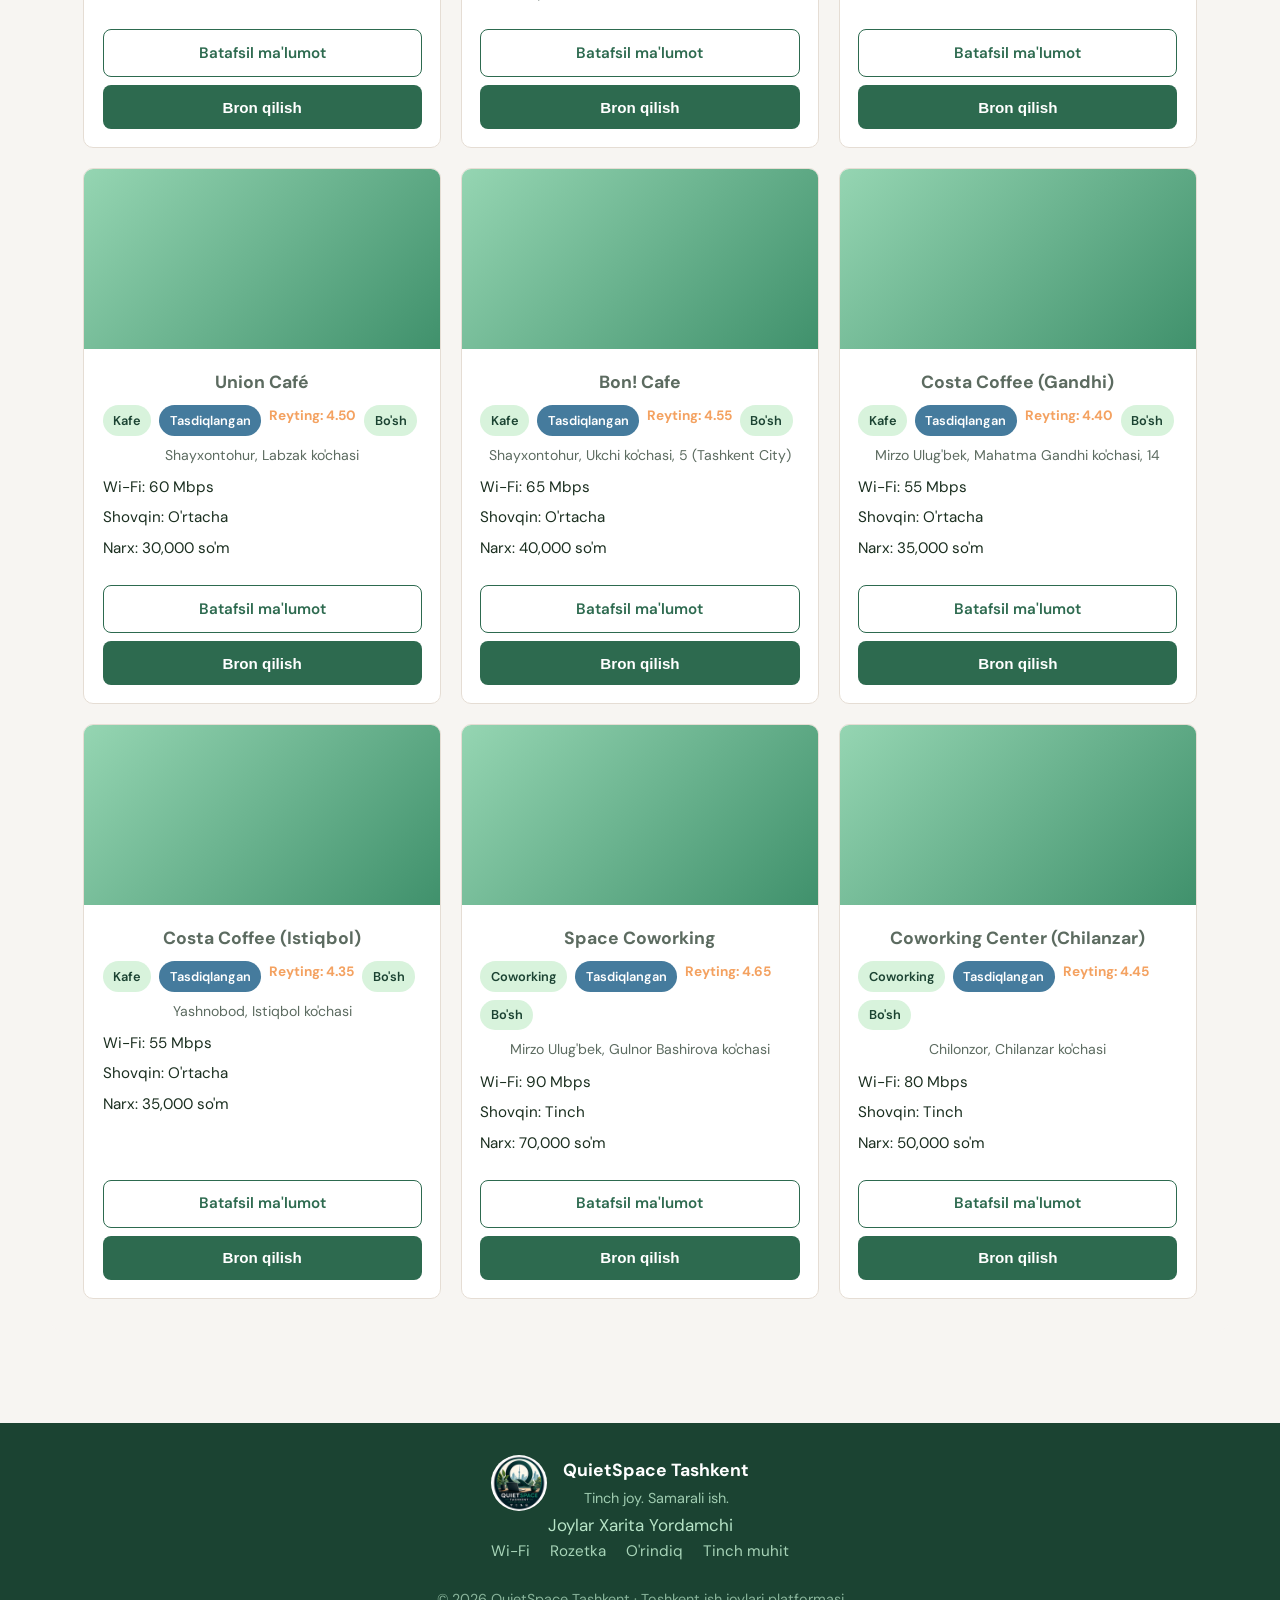
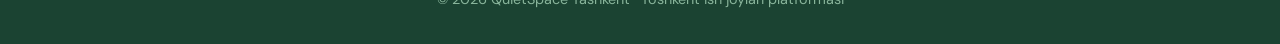
==== commit edea5245: "Add Render deployment config for frontend and Django API. Includes render.yaml blueprint, production" ====
--- a/frontend/booking.html
+++ b/frontend/booking.html
@@ -20,6 +20,7 @@
   </div>
 
   <div id="footer"></div>
+  <script src="js/config.js"></script>
   <script src="js/places-data.js"></script>
   <script src="js/app.js"></script>
   <script src="js/auth-modal.js"></script>
